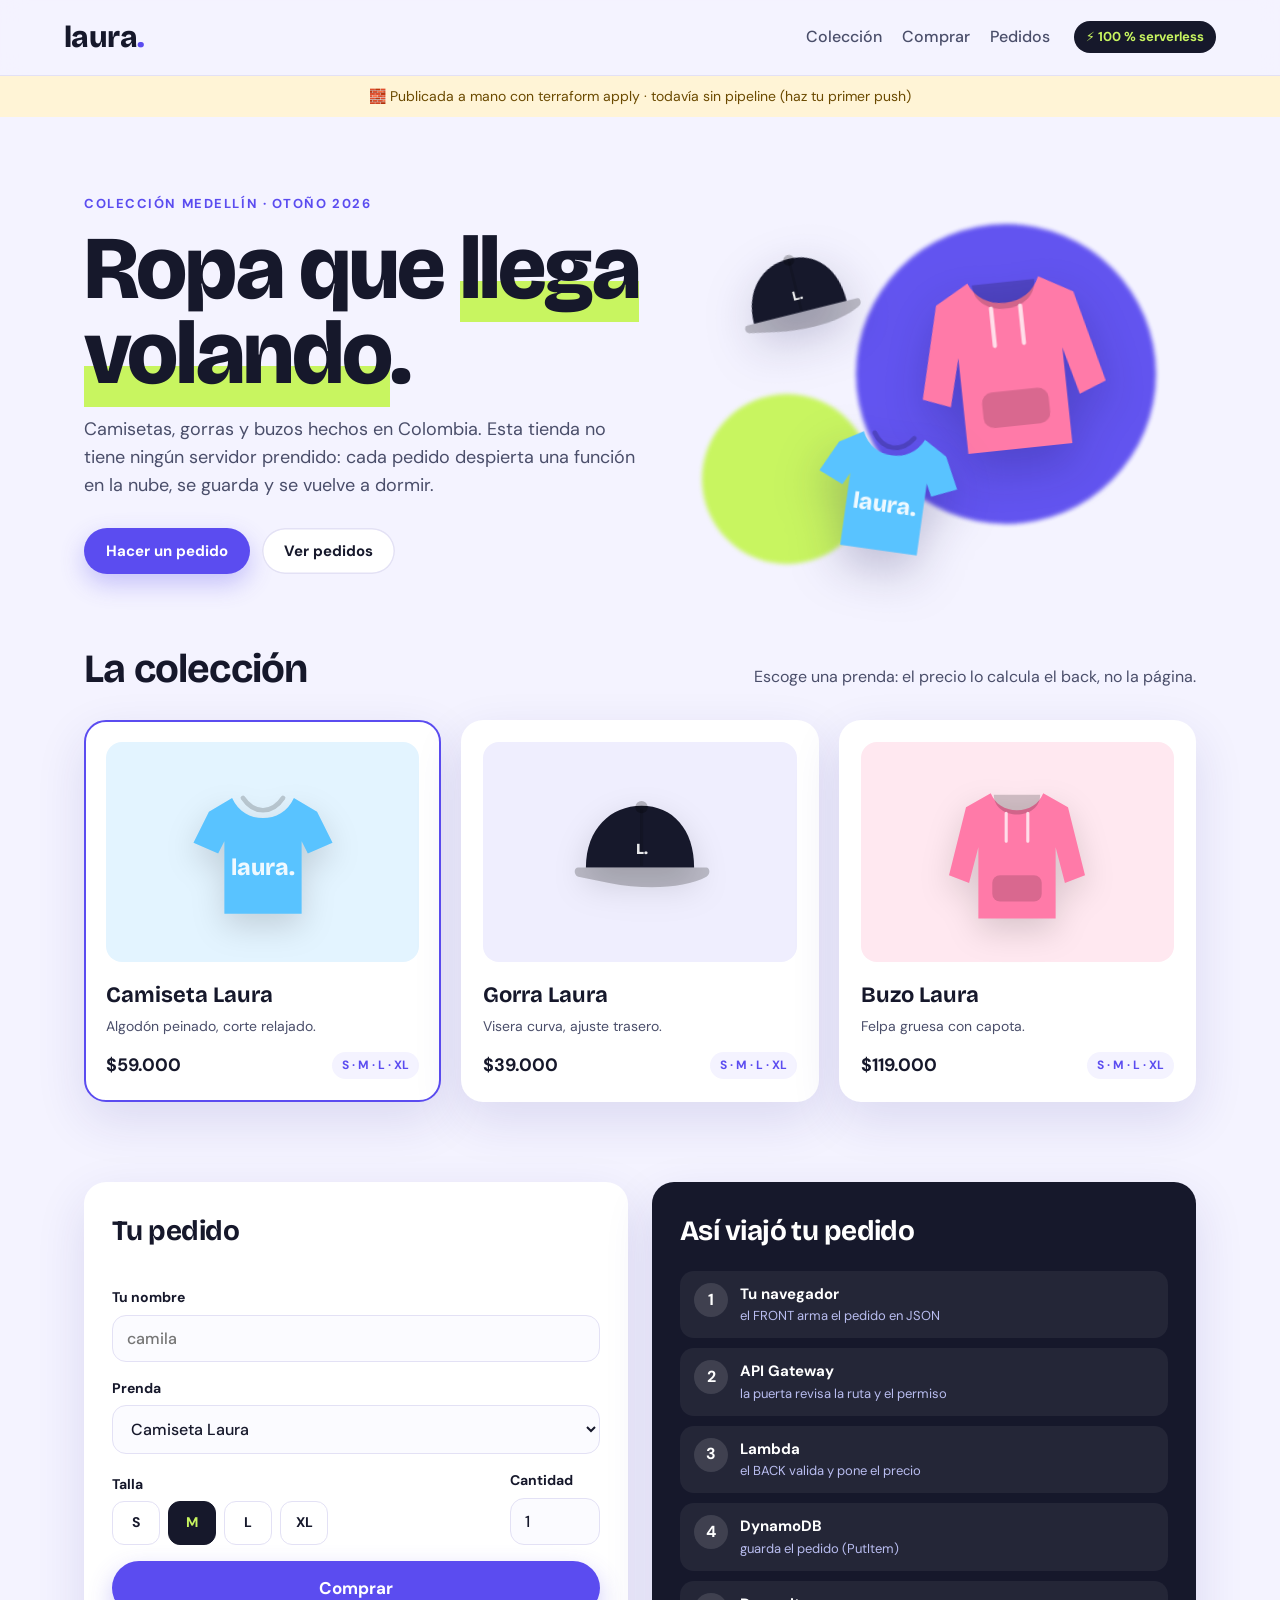
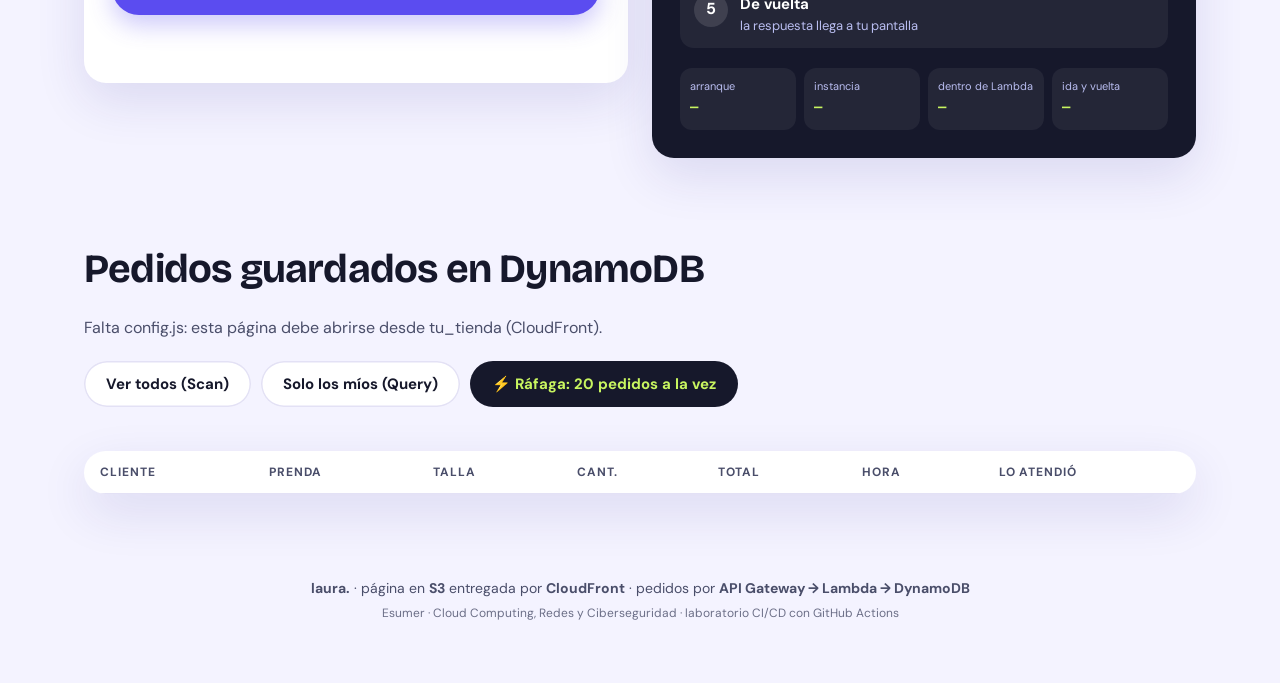
==== RED-02/tienda-laura-cicd/front/index.html @ 001f7111 "Repositorio corregido" ====
<!doctype html>
<html lang="es">
<head>
<meta charset="utf-8">
<meta name="viewport" content="width=device-width, initial-scale=1">
<title>Laura · ropa que llega volando</title>
<link rel="preconnect" href="https://fonts.googleapis.com">
<link rel="preconnect" href="https://fonts.gstatic.com" crossorigin>
<link rel="stylesheet" href="https://fonts.googleapis.com/css2?family=Bricolage+Grotesque:opsz,wght@12..96,500;12..96,700;12..96,800&family=DM+Sans:wght@400;500;700&family=JetBrains+Mono:wght@500&display=swap">
<link rel="stylesheet" href="estilos.css">
</head>
<body>
  <!-- ===================== FRONT: lo que ve Camila ===================== -->
  <header class="barra">
    <a class="logo" href="#">laura<span>.</span></a>
    <nav class="menu">
      <a href="#coleccion">Colección</a>
      <a href="#pedido">Comprar</a>
      <a href="#pedidos">Pedidos</a>
    </nav>
    <span class="sello">⚡ 100 % serverless</span>
  </header>
  <p class="franja" id="publicado" role="status">Cargando la versión…</p>

  <section class="portada">
    <div class="portada-texto">
      <p class="antetitulo">Colección Medellín · otoño 2026</p>
      <h1>Ropa que <em>llega volando</em>.</h1>
      <p class="bajada">Camisetas, gorras y buzos hechos en Colombia. Esta tienda no tiene ningún servidor prendido: cada pedido despierta una función en la nube, se guarda y se vuelve a dormir.</p>
      <div class="portada-botones">
        <a class="boton" href="#pedido">Hacer un pedido</a>
        <a class="boton boton-claro" href="#pedidos">Ver pedidos</a>
      </div>
    </div>
    <div class="portada-arte" aria-hidden="true">
      <div class="burbuja b1"></div><div class="burbuja b2"></div>
      <svg viewBox="0 0 220 220" class="arte-buzo"><use href="#ico-buzo"/></svg>
      <svg viewBox="0 0 220 220" class="arte-gorra"><use href="#ico-gorra"/></svg>
      <svg viewBox="0 0 220 220" class="arte-camiseta"><use href="#ico-camiseta"/></svg>
    </div>
  </section>

  <section id="coleccion" class="seccion">
    <div class="seccion-titulo">
      <h2>La colección</h2>
      <p>Escoge una prenda: el precio lo calcula el back, no la página.</p>
    </div>
    <div class="productos" id="productos"></div>
  </section>

  <section id="pedido" class="seccion dos-columnas">
    <form class="tarjeta formulario" id="formulario">
      <h2>Tu pedido</h2>
      <label>Tu nombre
        <input id="cliente" required maxlength="40" placeholder="camila" autocomplete="off">
      </label>
      <label>Prenda
        <select id="producto">
          <option value="camiseta">Camiseta Laura</option>
          <option value="gorra">Gorra Laura</option>
          <option value="buzo">Buzo Laura</option>
        </select>
      </label>
      <div class="fila">
        <fieldset class="tallas">
          <legend>Talla</legend>
          <label><input type="radio" name="talla" value="S">S</label>
          <label><input type="radio" name="talla" value="M" checked>M</label>
          <label><input type="radio" name="talla" value="L">L</label>
          <label><input type="radio" name="talla" value="XL">XL</label>
        </fieldset>
        <label class="cantidad">Cantidad
          <input id="cantidad" type="number" min="1" max="5" value="1">
        </label>
      </div>
      <button class="boton boton-grande" id="comprar" type="submit">Comprar</button>
      <p class="mensaje" id="mensaje" role="status"></p>
    </form>

    <aside class="tarjeta viaje">
      <h2>Así viajó tu pedido</h2>
      <ol class="pasos" id="pasos">
        <li data-paso="0"><b>Tu navegador</b><span>el FRONT arma el pedido en JSON</span></li>
        <li data-paso="1"><b>API Gateway</b><span>la puerta revisa la ruta y el permiso</span></li>
        <li data-paso="2"><b>Lambda</b><span>el BACK valida y pone el precio</span></li>
        <li data-paso="3"><b>DynamoDB</b><span>guarda el pedido (PutItem)</span></li>
        <li data-paso="4"><b>De vuelta</b><span>la respuesta llega a tu pantalla</span></li>
      </ol>
      <div class="medidor">
        <div><small>arranque</small><strong id="m-frio">—</strong></div>
        <div><small>instancia</small><strong id="m-inst">—</strong></div>
        <div><small>dentro de Lambda</small><strong id="m-ms">—</strong></div>
        <div><small>ida y vuelta</small><strong id="m-total">—</strong></div>
      </div>
    </aside>
  </section>

  <section id="pedidos" class="seccion">
    <div class="seccion-titulo">
      <h2>Pedidos guardados en DynamoDB</h2>
      <p id="estado-lista">Cargando…</p>
    </div>
    <div class="herramientas">
      <button class="boton boton-claro" id="ver-todos" type="button">Ver todos (Scan)</button>
      <button class="boton boton-claro" id="ver-mios" type="button">Solo los míos (Query)</button>
      <button class="boton boton-rafaga" id="rafaga" type="button">⚡ Ráfaga: 20 pedidos a la vez</button>
    </div>
    <p class="rafaga-resultado" id="rafaga-resultado" role="status"></p>
    <div class="tabla-caja">
      <table>
        <thead><tr><th>cliente</th><th>prenda</th><th>talla</th><th>cant.</th><th>total</th><th>hora</th><th>lo atendió</th></tr></thead>
        <tbody id="lista"></tbody>
      </table>
    </div>
  </section>

  <footer class="pie">
    <p><b>laura.</b> · página en <b>S3</b> entregada por <b>CloudFront</b> · pedidos por <b>API Gateway → Lambda → DynamoDB</b></p>
    <p class="pie-curso">Esumer · Cloud Computing, Redes y Ciberseguridad · laboratorio CI/CD con GitHub Actions</p>
  </footer>

  <!-- dibujos de las prendas -->
  <svg width="0" height="0" style="position:absolute" aria-hidden="true">
    <symbol id="ico-camiseta" viewBox="0 0 220 220"><path d="M70 40 L40 58 L20 98 L52 112 L60 96 L60 190 L160 190 L160 96 L168 112 L200 98 L180 58 L150 40 C142 58 126 66 110 66 C94 66 78 58 70 40 Z" fill="currentColor"/><path d="M84 40 C92 52 100 56 110 56 C120 56 128 52 136 40" fill="none" stroke="rgba(0,0,0,.18)" stroke-width="6" stroke-linecap="round"/><text x="110" y="140" text-anchor="middle" font-family="Bricolage Grotesque, sans-serif" font-weight="800" font-size="30" fill="rgba(255,255,255,.9)">laura.</text></symbol>
    <symbol id="ico-gorra" viewBox="0 0 220 220"><path d="M40 130 C40 80 72 50 112 50 C152 50 180 80 180 130 Z" fill="currentColor"/><path d="M30 130 L196 130 C200 130 202 138 196 142 C170 156 120 160 70 150 L30 142 C24 140 24 130 30 130 Z" fill="rgba(0,0,0,.22)"/><circle cx="112" cy="52" r="8" fill="rgba(0,0,0,.25)"/><path d="M112 54 L112 128" stroke="rgba(0,0,0,.14)" stroke-width="4"/><text x="112" y="112" text-anchor="middle" font-family="Bricolage Grotesque, sans-serif" font-weight="800" font-size="20" fill="rgba(255,255,255,.9)">L.</text></symbol>
    <symbol id="ico-buzo" viewBox="0 0 220 220"><path d="M76 34 L44 52 L22 140 L48 150 L60 104 L60 196 L160 196 L160 104 L172 150 L198 140 L176 52 L144 34 C138 48 126 56 110 56 C94 56 82 48 76 34 Z" fill="currentColor"/><path d="M80 36 C80 70 140 70 140 36" fill="rgba(0,0,0,.18)"/><path d="M96 60 L96 96 M124 60 L124 96" stroke="rgba(255,255,255,.75)" stroke-width="4" stroke-linecap="round"/><rect x="78" y="140" width="64" height="34" rx="10" fill="rgba(0,0,0,.15)"/></symbol>
  </svg>

  <!-- config.js lo crea Terraform con la dirección de TU API -->
  <script src="config.js"></script>
  <!-- version.js lo escribe GitHub Actions en cada push (commit, autor y fecha) -->
  <script src="version.js"></script>
  <script src="app.js"></script>
</body>
</html>
---- RED-02/tienda-laura-cicd/front/estilos.css ----
/* ===================== FRONT: el diseño (CSS) ===================== */
:root {
  --tinta: #16182b;
  --tinta-suave: #4a4e6a;
  --fondo: #f4f3ff;
  --papel: #ffffff;
  --linea: #e3e1f5;
  --indigo: #5b4cf0;
  --indigo-oscuro: #3b2fc4;
  --lima: #c8f560;
  --rosa: #ff7aa8;
  --cielo: #59c3ff;
  --ok: #17a466;
  --error: #e5484d;
  --radio: 22px;
  --sombra: 0 18px 50px rgba(40, 30, 140, .12);
}
* { box-sizing: border-box; }
html { scroll-behavior: smooth; }
body {
  margin: 0;
  font-family: "DM Sans", system-ui, sans-serif;
  color: var(--tinta);
  background: var(--fondo);
  line-height: 1.55;
}
h1, h2, .logo { font-family: "Bricolage Grotesque", "DM Sans", sans-serif; letter-spacing: -.02em; }
a { color: inherit; }

/* barra */
.barra {
  position: sticky; top: 0; z-index: 10;
  display: flex; align-items: center; gap: 24px;
  padding: 14px clamp(16px, 5vw, 64px);
  background: rgba(244, 243, 255, .85);
  backdrop-filter: blur(12px);
  border-bottom: 1px solid var(--linea);
}
.logo { font-size: 30px; font-weight: 800; text-decoration: none; }
.logo span { color: var(--indigo); }
.menu { display: flex; gap: 20px; margin-left: auto; }
.menu a { text-decoration: none; font-weight: 500; color: var(--tinta-suave); }
.menu a:hover { color: var(--indigo); }
.sello { font-size: 13px; font-weight: 700; background: var(--tinta); color: var(--lima); padding: 6px 12px; border-radius: 999px; white-space: nowrap; }

/* franja: qué versión estás viendo */
.franja { margin: 0; padding: 10px clamp(16px, 5vw, 64px); background: var(--tinta); color: #fff; font-size: 14px; text-align: center; }
.franja b { color: var(--lima); font-family: "JetBrains Mono", monospace; }
.franja.manual { background: #fff4d6; color: #6b4a00; }

/* portada */
.portada {
  display: grid; grid-template-columns: 1.1fr 1fr; gap: 32px; align-items: center;
  padding: clamp(32px, 6vw, 80px) clamp(16px, 5vw, 64px) 24px;
  max-width: 1240px; margin: 0 auto;
}
.antetitulo { font-weight: 700; color: var(--indigo); text-transform: uppercase; letter-spacing: .12em; font-size: 13px; margin: 0 0 12px; }
.portada h1 { font-size: clamp(44px, 7vw, 92px); line-height: .95; margin: 0 0 20px; font-weight: 800; }
.portada h1 em { font-style: normal; background: linear-gradient(transparent 62%, var(--lima) 62%); }
.bajada { font-size: 18px; color: var(--tinta-suave); max-width: 52ch; margin: 0 0 28px; }
.portada-botones { display: flex; gap: 12px; flex-wrap: wrap; }
.portada-arte { position: relative; height: 380px; }
.burbuja { position: absolute; border-radius: 50%; filter: blur(2px); }
.b1 { width: 300px; height: 300px; background: var(--indigo); right: 40px; top: 30px; opacity: .95; }
.b2 { width: 170px; height: 170px; background: var(--lima); left: 20px; bottom: 10px; }
.portada-arte svg { position: absolute; filter: drop-shadow(0 18px 24px rgba(20, 16, 80, .25)); }
.arte-buzo { width: 230px; color: var(--rosa); right: 70px; top: 50px; transform: rotate(-6deg); animation: flotar 6s ease-in-out infinite; }
.arte-gorra { width: 150px; color: var(--tinta); left: 40px; top: 30px; transform: rotate(-14deg); animation: flotar 7s ease-in-out infinite reverse; }
.arte-camiseta { width: 170px; color: var(--cielo); left: 120px; bottom: 0; transform: rotate(8deg); animation: flotar 8s ease-in-out infinite; }
@keyframes flotar { 50% { translate: 0 -12px; } }

/* botones */
.boton {
  display: inline-flex; align-items: center; justify-content: center; gap: 8px;
  font: 700 15px "DM Sans", sans-serif; text-decoration: none; cursor: pointer;
  border: 0; border-radius: 999px; padding: 13px 22px;
  background: var(--indigo); color: #fff;
  transition: transform .15s, background .15s, box-shadow .15s;
  box-shadow: 0 10px 24px rgba(91, 76, 240, .3);
}
.boton:hover { background: var(--indigo-oscuro); transform: translateY(-2px); }
.boton:focus-visible, input:focus-visible, select:focus-visible { outline: 3px solid var(--lima); outline-offset: 2px; }
.boton-claro { background: var(--papel); color: var(--tinta); box-shadow: inset 0 0 0 1.5px var(--linea); }
.boton-claro:hover { background: #fff; box-shadow: inset 0 0 0 1.5px var(--indigo); }
.boton-grande { width: 100%; padding: 16px; font-size: 17px; }
.boton-rafaga { background: var(--tinta); color: var(--lima); box-shadow: none; }
.boton-rafaga:hover { background: #000; }
.boton[disabled] { opacity: .6; cursor: wait; transform: none; }

/* secciones */
.seccion { max-width: 1240px; margin: 0 auto; padding: 40px clamp(16px, 5vw, 64px); }
.seccion-titulo { display: flex; align-items: baseline; justify-content: space-between; gap: 16px; flex-wrap: wrap; margin-bottom: 20px; }
.seccion-titulo h2 { font-size: clamp(28px, 3.5vw, 40px); margin: 0; }
.seccion-titulo p { margin: 0; color: var(--tinta-suave); }

/* productos */
.productos { display: grid; grid-template-columns: repeat(3, 1fr); gap: 20px; }
.producto {
  background: var(--papel); border-radius: var(--radio); padding: 20px;
  box-shadow: var(--sombra); border: 2px solid transparent;
  cursor: pointer; transition: transform .2s, border-color .2s;
  text-align: left; font: inherit; color: inherit;
}
.producto:hover { transform: translateY(-4px); }
.producto.elegido { border-color: var(--indigo); }
.producto-foto { border-radius: 16px; height: 220px; display: grid; place-items: center; margin-bottom: 16px; }
.producto-foto svg { width: 170px; filter: drop-shadow(0 12px 16px rgba(0, 0, 0, .15)); }
.producto h3 { font-family: "Bricolage Grotesque", sans-serif; font-size: 22px; margin: 0 0 4px; }
.producto p { margin: 0; color: var(--tinta-suave); font-size: 14px; }
.precio { display: flex; justify-content: space-between; align-items: center; margin-top: 14px; font-weight: 700; font-size: 18px; }
.precio span { font-size: 12px; font-weight: 700; background: var(--fondo); color: var(--indigo); padding: 4px 10px; border-radius: 999px; }

/* tarjetas y formulario */
.dos-columnas { display: grid; grid-template-columns: 1fr 1fr; gap: 24px; align-items: start; }
.tarjeta { background: var(--papel); border-radius: var(--radio); padding: 28px; box-shadow: var(--sombra); }
.tarjeta h2 { margin: 0 0 18px; font-size: 28px; }
.formulario { display: grid; gap: 16px; }
.formulario label { display: grid; gap: 6px; font-weight: 700; font-size: 14px; }
input, select {
  font: 500 16px "DM Sans", sans-serif; color: var(--tinta);
  border: 1.5px solid var(--linea); border-radius: 14px; padding: 12px 14px; background: #fbfbff;
}
.fila { display: grid; grid-template-columns: 1fr auto; gap: 16px; align-items: end; }
.tallas { border: 0; padding: 0; margin: 0; display: flex; gap: 8px; flex-wrap: wrap; }
.tallas legend { font-weight: 700; font-size: 14px; margin-bottom: 6px; padding: 0; }
.tallas label { display: block; }
.tallas input { position: absolute; opacity: 0; pointer-events: none; }
.tallas label { min-width: 48px; text-align: center; padding: 10px 12px; border-radius: 12px; border: 1.5px solid var(--linea); cursor: pointer; font-weight: 700; }
.tallas label:has(input:checked) { background: var(--tinta); color: var(--lima); border-color: var(--tinta); }
.cantidad input { width: 90px; }
.mensaje { margin: 0; min-height: 24px; font-weight: 700; }
.mensaje.ok { color: var(--ok); }
.mensaje.error { color: var(--error); }

/* el viaje del pedido */
.viaje { background: var(--tinta); color: #fff; }
.pasos { list-style: none; margin: 0 0 20px; padding: 0; display: grid; gap: 10px; counter-reset: paso; }
.pasos li {
  counter-increment: paso; display: grid; grid-template-columns: 34px 1fr; column-gap: 12px;
  padding: 12px 14px; border-radius: 14px; background: rgba(255, 255, 255, .06);
  transition: background .25s, transform .25s;
}
.pasos li::before { content: counter(paso); grid-row: span 2; width: 34px; height: 34px; border-radius: 50%; display: grid; place-items: center; background: rgba(255, 255, 255, .12); font-weight: 700; }
.pasos li b { font-size: 15px; }
.pasos li span { font-size: 13px; color: #b9bdf0; }
.pasos li.activo { background: var(--indigo); transform: translateX(6px); }
.pasos li.activo::before { background: var(--lima); color: var(--tinta); }
.pasos li.hecho::before { content: "✓"; background: var(--ok); }
.medidor { display: grid; grid-template-columns: repeat(4, 1fr); gap: 8px; }
.medidor div { background: rgba(255, 255, 255, .06); border-radius: 12px; padding: 10px; }
.medidor small { display: block; color: #b9bdf0; font-size: 11px; }
.medidor strong { font-family: "JetBrains Mono", monospace; font-size: 14px; color: var(--lima); }

/* pedidos */
.herramientas { display: flex; gap: 10px; flex-wrap: wrap; margin-bottom: 12px; }
.rafaga-resultado { margin: 0 0 12px; font-family: "JetBrains Mono", monospace; font-size: 13px; white-space: pre-wrap; color: var(--indigo-oscuro); min-height: 20px; }
.tabla-caja { background: var(--papel); border-radius: var(--radio); box-shadow: var(--sombra); overflow-x: auto; }
table { width: 100%; border-collapse: collapse; min-width: 640px; }
th, td { text-align: left; padding: 12px 16px; border-bottom: 1px solid var(--linea); font-size: 14px; }
th { font-size: 12px; text-transform: uppercase; letter-spacing: .08em; color: var(--tinta-suave); }
tbody tr:last-child td { border-bottom: 0; }
tbody tr.nuevo { animation: brillo 1.6s ease-out; }
@keyframes brillo { from { background: #ecfbf3; } to { background: transparent; } }
.chip { font-family: "JetBrains Mono", monospace; font-size: 12px; background: var(--fondo); color: var(--indigo); padding: 3px 8px; border-radius: 8px; }

/* pie */
.pie { text-align: center; padding: 40px 16px 56px; color: var(--tinta-suave); font-size: 14px; }
.pie p { margin: 4px 0; }
.pie-curso { font-size: 12px; opacity: .8; }

/* celular */
@media (max-width: 860px) {
  .portada, .dos-columnas { grid-template-columns: 1fr; }
  .portada-arte { height: 280px; }
  .productos { grid-template-columns: 1fr; }
  .menu { display: none; }
  .sello { margin-left: auto; }
  .medidor { grid-template-columns: repeat(2, 1fr); }
}
@media (prefers-reduced-motion: reduce) {
  * { animation: none !important; transition: none !important; scroll-behavior: auto !important; }
}
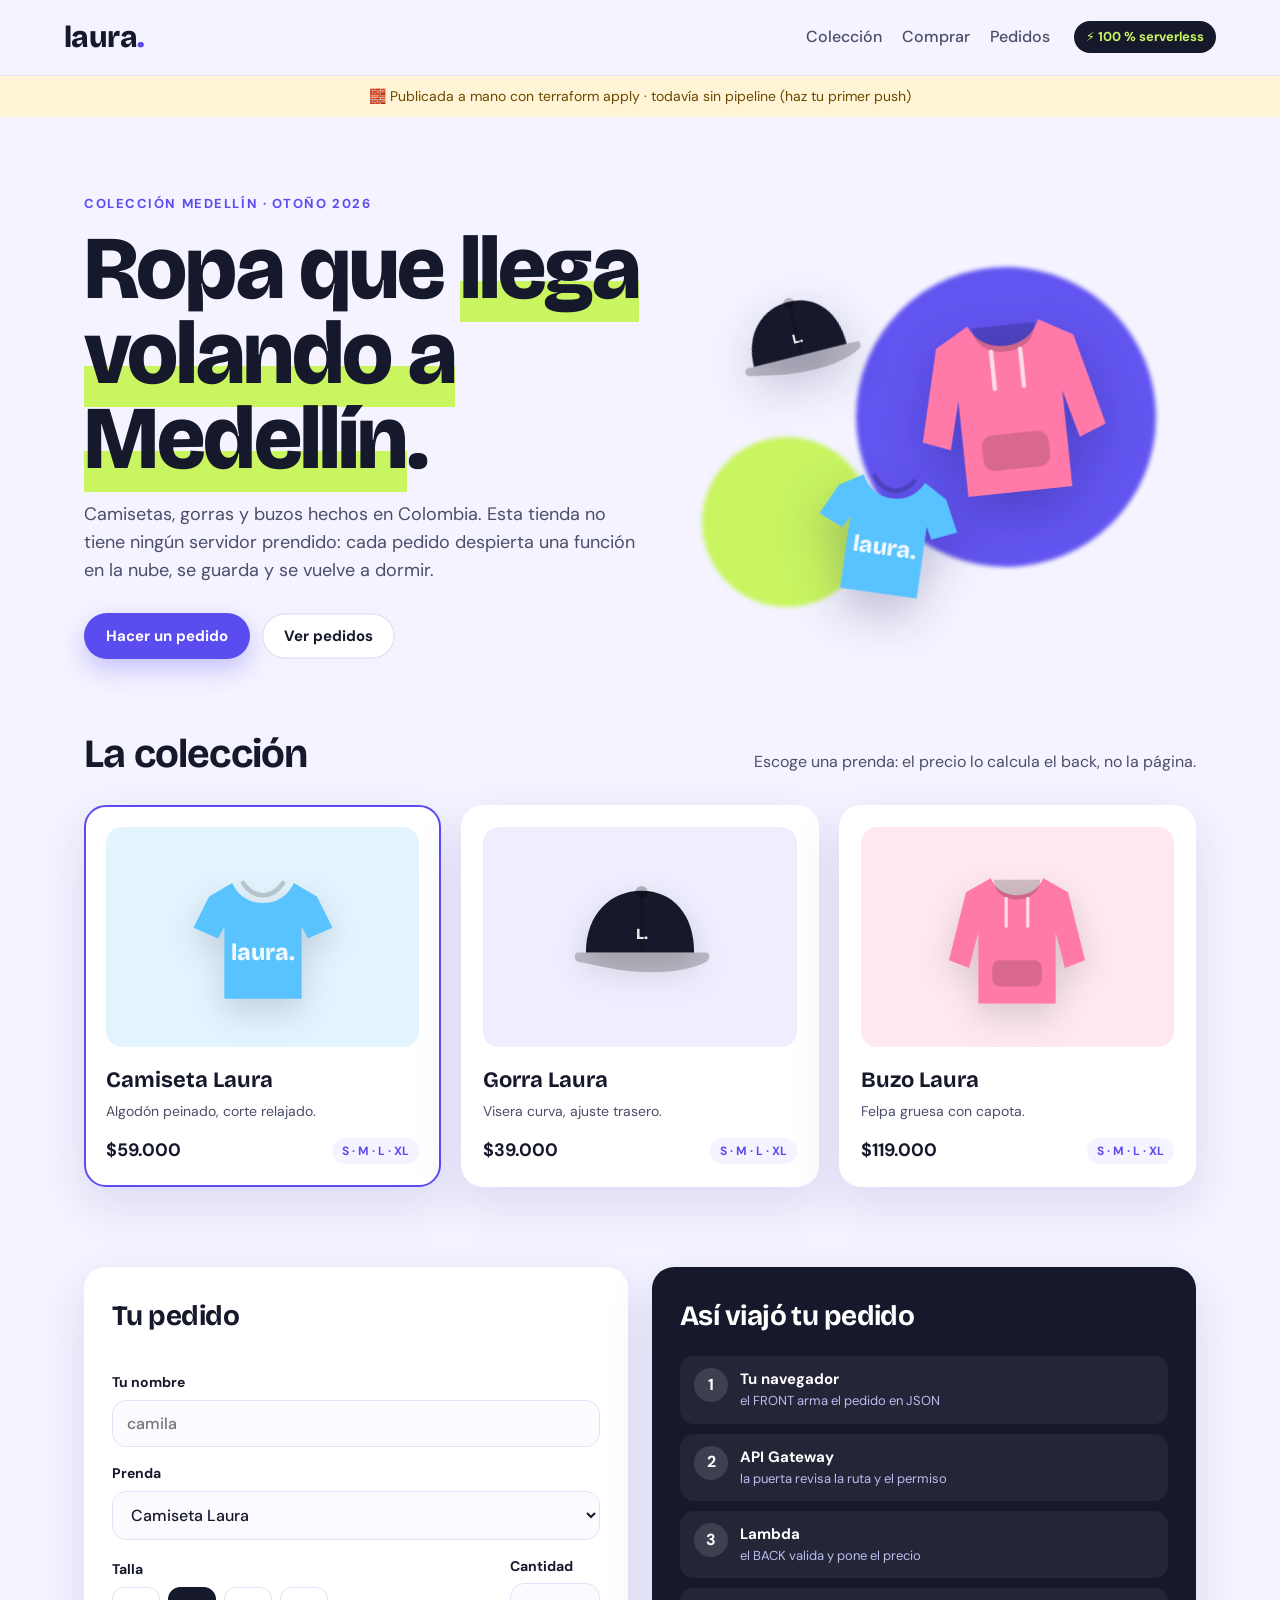
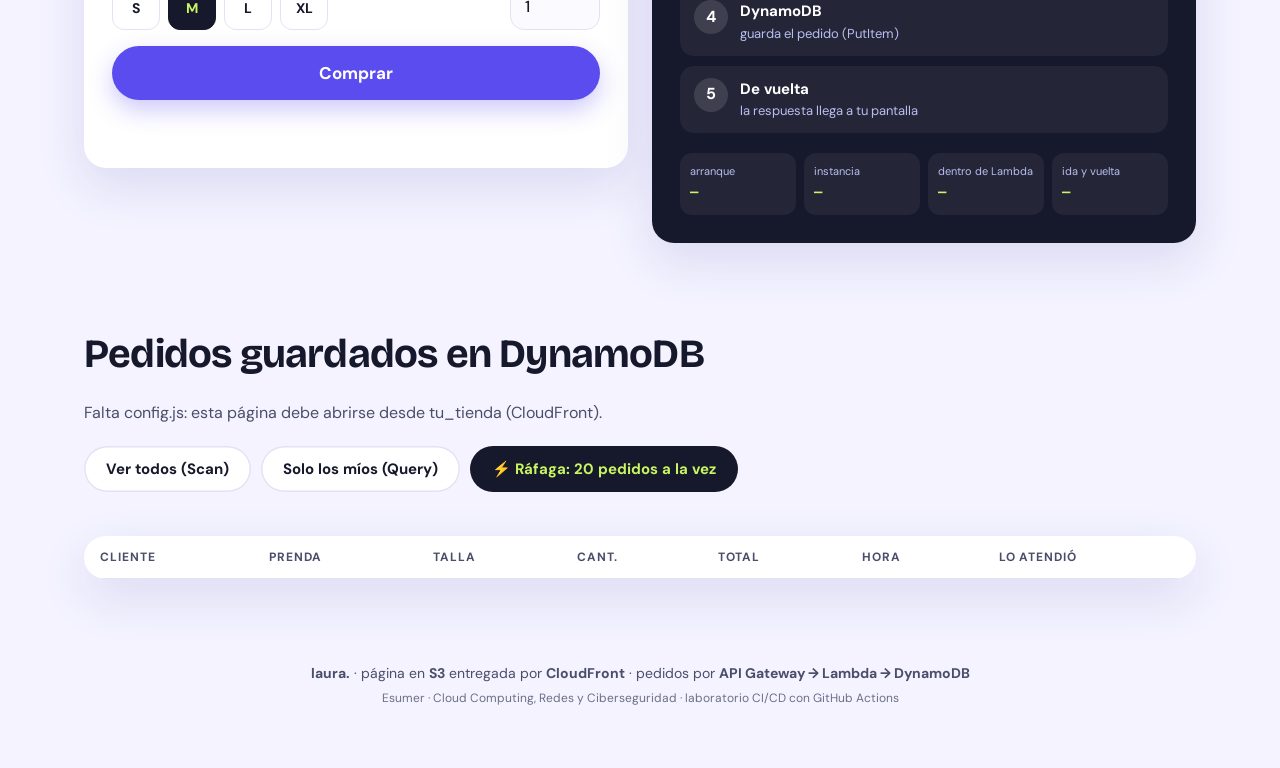
==== commit c123b8e8: "Cambio de titulo" ====
--- a/RED-02/tienda-laura-cicd/front/index.html
+++ b/RED-02/tienda-laura-cicd/front/index.html
@@ -25,7 +25,7 @@
   <section class="portada">
     <div class="portada-texto">
       <p class="antetitulo">Colección Medellín · otoño 2026</p>
-      <h1>Ropa que <em>llega volando</em>.</h1>
+      <h1>Ropa que <em>llega volando a Medellín</em>.</h1>
       <p class="bajada">Camisetas, gorras y buzos hechos en Colombia. Esta tienda no tiene ningún servidor prendido: cada pedido despierta una función en la nube, se guarda y se vuelve a dormir.</p>
       <div class="portada-botones">
         <a class="boton" href="#pedido">Hacer un pedido</a>
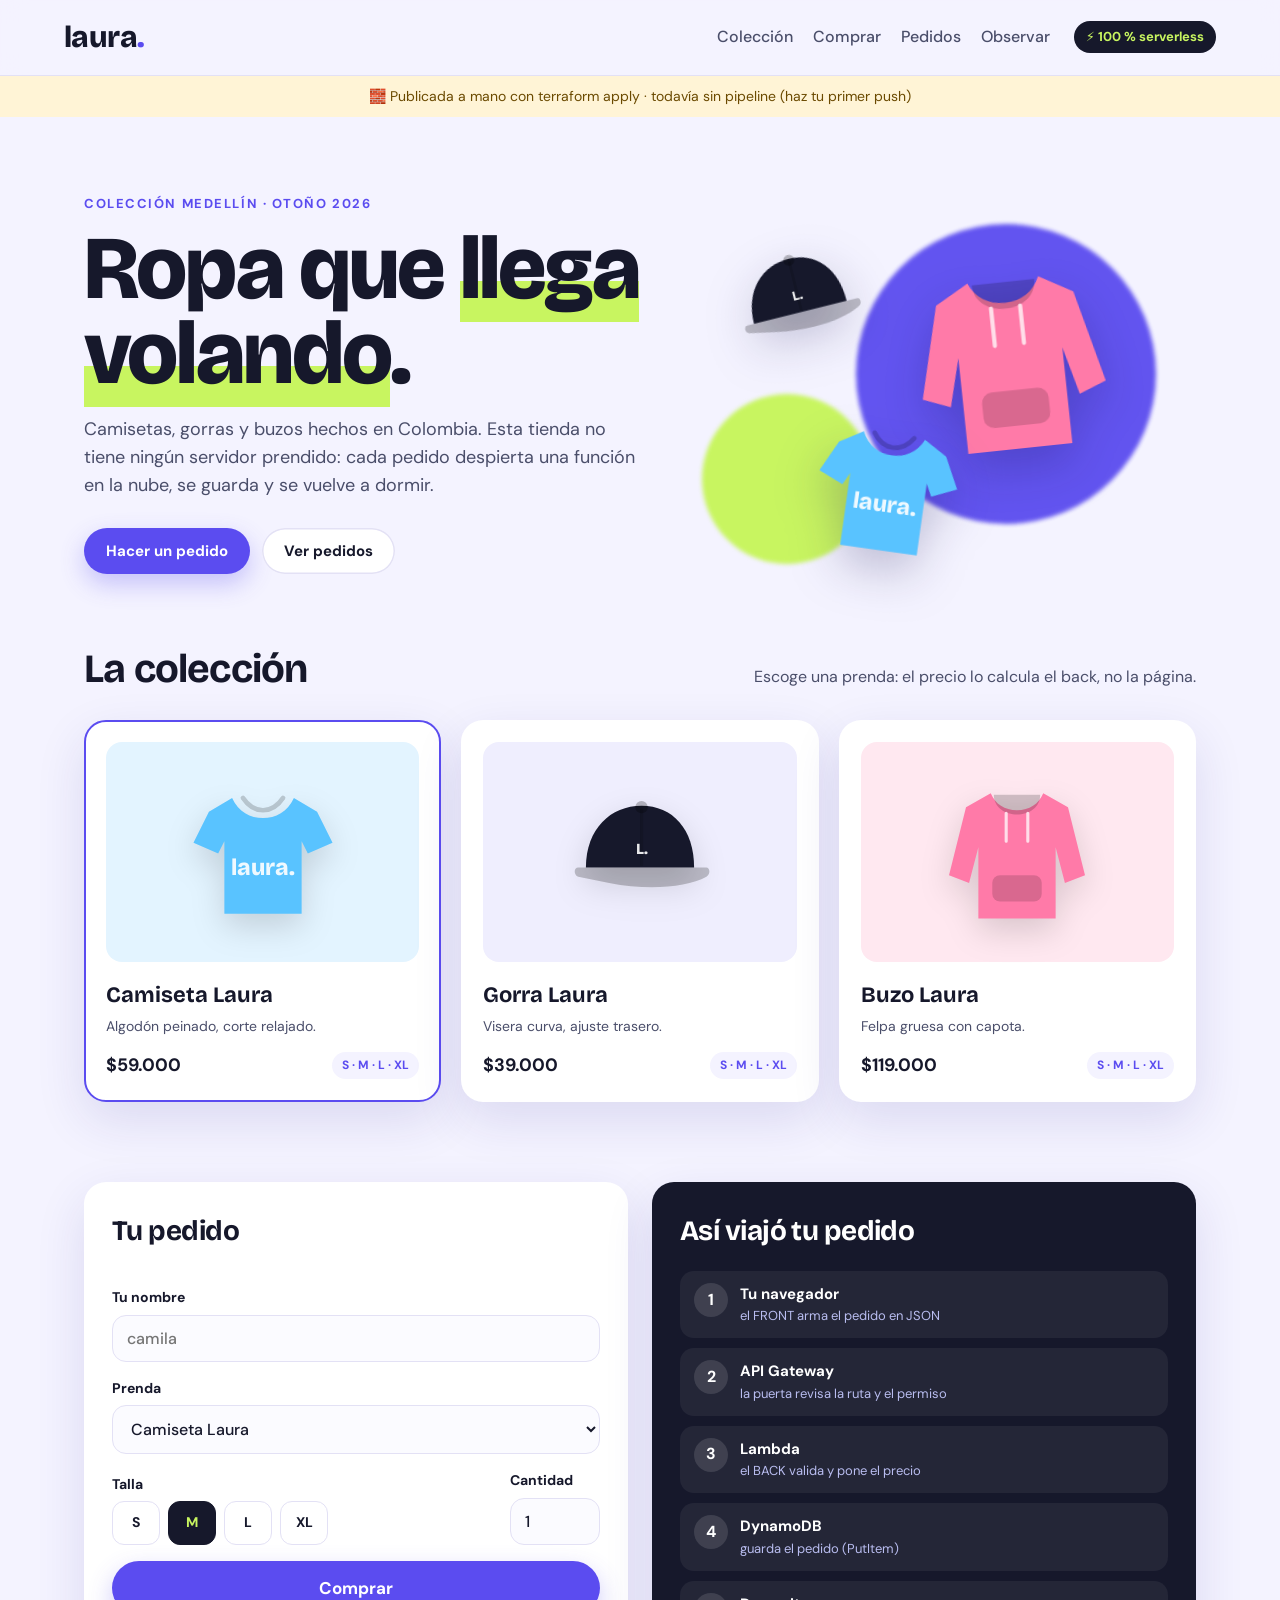
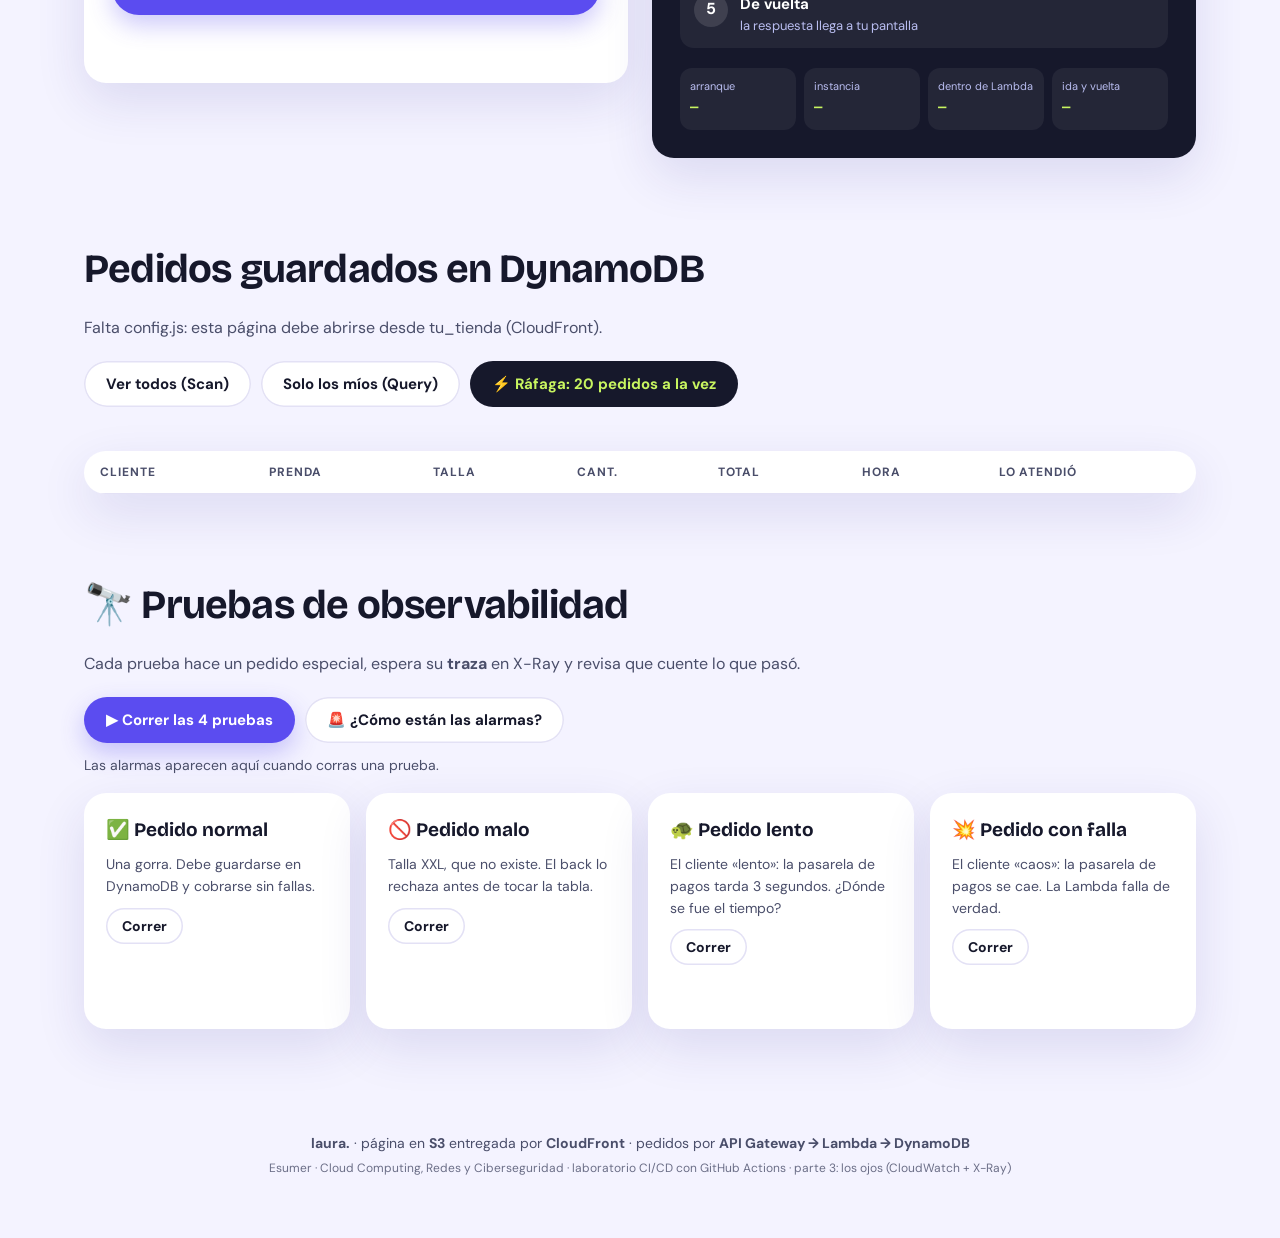
==== commit 8fc8134d: "Observabilidad1" ====
--- a/RED-02/tienda-laura-cicd/front/index.html
+++ b/RED-02/tienda-laura-cicd/front/index.html
@@ -17,6 +17,7 @@
       <a href="#coleccion">Colección</a>
       <a href="#pedido">Comprar</a>
       <a href="#pedidos">Pedidos</a>
+      <a href="#observar">Observar</a>
     </nav>
     <span class="sello">⚡ 100 % serverless</span>
   </header>
@@ -25,7 +26,7 @@
   <section class="portada">
     <div class="portada-texto">
       <p class="antetitulo">Colección Medellín · otoño 2026</p>
-      <h1>Ropa que <em>llega volando a Medellín</em>.</h1>
+      <h1>Ropa que <em>llega volando</em>.</h1>
       <p class="bajada">Camisetas, gorras y buzos hechos en Colombia. Esta tienda no tiene ningún servidor prendido: cada pedido despierta una función en la nube, se guarda y se vuelve a dormir.</p>
       <div class="portada-botones">
         <a class="boton" href="#pedido">Hacer un pedido</a>
@@ -114,9 +115,32 @@
     </div>
   </section>
 
+  <!-- ===================== PARTE 3: los ojos de la tienda ===================== -->
+  <section id="observar" class="seccion">
+    <div class="seccion-titulo">
+      <h2>🔭 Pruebas de observabilidad</h2>
+      <p>Cada prueba hace un pedido especial, espera su <b>traza</b> en X-Ray y revisa que cuente lo que pasó.</p>
+    </div>
+    <div class="herramientas">
+      <button class="boton" id="correr-todas" type="button">▶ Correr las 4 pruebas</button>
+      <button class="boton boton-claro" id="ver-alarmas" type="button">🚨 ¿Cómo están las alarmas?</button>
+    </div>
+    <p class="alarmas" id="alarmas" role="status">Las alarmas aparecen aquí cuando corras una prueba.</p>
+    <div class="pruebas" id="pruebas"></div>
+    <div class="tarjeta traza" id="traza" hidden>
+      <div class="traza-titulo">
+        <h2 id="traza-nombre">La traza</h2>
+        <a class="boton boton-claro" id="traza-consola" target="_blank" rel="noopener">Abrir en la consola de AWS ↗</a>
+      </div>
+      <p class="traza-id" id="traza-id"></p>
+      <div class="cascada" id="cascada"></div>
+      <p class="traza-pista">En <b>Logs Insights</b>, esta misma traza está en los logs: <code id="traza-consulta"></code></p>
+    </div>
+  </section>
+
   <footer class="pie">
     <p><b>laura.</b> · página en <b>S3</b> entregada por <b>CloudFront</b> · pedidos por <b>API Gateway → Lambda → DynamoDB</b></p>
-    <p class="pie-curso">Esumer · Cloud Computing, Redes y Ciberseguridad · laboratorio CI/CD con GitHub Actions</p>
+    <p class="pie-curso">Esumer · Cloud Computing, Redes y Ciberseguridad · laboratorio CI/CD con GitHub Actions · parte 3: los ojos (CloudWatch + X-Ray)</p>
   </footer>
 
   <!-- dibujos de las prendas -->
--- a/RED-02/tienda-laura-cicd/front/estilos.css
+++ b/RED-02/tienda-laura-cicd/front/estilos.css
@@ -88,7 +88,7 @@
 .boton[disabled] { opacity: .6; cursor: wait; transform: none; }
 
 /* secciones */
-.seccion { max-width: 1240px; margin: 0 auto; padding: 40px clamp(16px, 5vw, 64px); }
+.seccion { max-width: 1240px; margin: 0 auto; padding: 40px clamp(16px, 5vw, 64px); scroll-margin-top: 64px; }
 .seccion-titulo { display: flex; align-items: baseline; justify-content: space-between; gap: 16px; flex-wrap: wrap; margin-bottom: 20px; }
 .seccion-titulo h2 { font-size: clamp(28px, 3.5vw, 40px); margin: 0; }
 .seccion-titulo p { margin: 0; color: var(--tinta-suave); }
@@ -163,16 +163,57 @@
 @keyframes brillo { from { background: #ecfbf3; } to { background: transparent; } }
 .chip { font-family: "JetBrains Mono", monospace; font-size: 12px; background: var(--fondo); color: var(--indigo); padding: 3px 8px; border-radius: 8px; }
 
+/* parte 3 · pruebas de observabilidad */
+.alarmas { margin: 0 0 16px; display: flex; gap: 8px; flex-wrap: wrap; align-items: center; color: var(--tinta-suave); font-size: 14px; }
+.alarma { font-family: "JetBrains Mono", monospace; font-size: 12px; padding: 5px 10px; border-radius: 999px; background: var(--papel); box-shadow: inset 0 0 0 1.5px var(--linea); }
+.alarma.OK { color: var(--ok); }
+.alarma.ALARM { background: var(--error); color: #fff; box-shadow: none; }
+.alarma.INSUFFICIENT_DATA { color: var(--tinta-suave); }
+.pruebas { display: grid; grid-template-columns: repeat(4, 1fr); gap: 16px; margin-bottom: 20px; }
+.prueba { display: grid; gap: 10px; align-content: start; background: var(--papel); border-radius: var(--radio); padding: 20px; box-shadow: var(--sombra); border: 2px solid transparent; }
+.prueba.elegida { border-color: var(--indigo); }
+.prueba h3 { font-family: "Bricolage Grotesque", sans-serif; font-size: 19px; margin: 0; }
+.prueba > p { margin: 0; font-size: 14px; color: var(--tinta-suave); }
+.prueba .estado { font-weight: 700; font-size: 14px; min-height: 22px; }
+.prueba.paso .estado { color: var(--ok); }
+.prueba.fallo .estado { color: var(--error); }
+.revision { list-style: none; margin: 0; padding: 0; display: grid; gap: 4px; font-size: 13px; }
+.revision li::before { content: "·"; display: inline-block; width: 18px; color: var(--tinta-suave); }
+.revision li.si::before { content: "✓"; color: var(--ok); font-weight: 700; }
+.revision li.no { color: var(--error); }
+.revision li.no::before { content: "✗"; font-weight: 700; }
+.prueba .boton { padding: 9px 16px; font-size: 14px; justify-self: start; }
+.traza-titulo { display: flex; justify-content: space-between; align-items: center; gap: 12px; flex-wrap: wrap; }
+.traza-titulo h2 { margin: 0; }
+.traza-titulo .boton { padding: 9px 16px; font-size: 14px; }
+.traza-id { font-family: "JetBrains Mono", monospace; font-size: 13px; color: var(--tinta-suave); margin: 6px 0 18px; overflow-wrap: anywhere; }
+.cascada { display: grid; gap: 6px; overflow-x: auto; }
+.tramo { display: grid; grid-template-columns: minmax(150px, 230px) 1fr 70px; gap: 12px; align-items: center; font-size: 13px; min-width: 520px; }
+.tramo-nombre { white-space: nowrap; overflow: hidden; text-overflow: ellipsis; }
+.tramo-carril { position: relative; height: 18px; background: var(--fondo); border-radius: 6px; }
+.tramo-barra { position: absolute; top: 0; bottom: 0; min-width: 3px; border-radius: 6px; background: #b9bdf0; }
+.tramo.servicio .tramo-barra { background: var(--tinta); }
+.tramo.dynamo .tramo-barra { background: var(--cielo); }
+.tramo.cobrar .tramo-barra { background: var(--rosa); }
+.tramo.falla .tramo-barra { background: var(--error); }
+.tramo.falla .tramo-nombre { color: var(--error); font-weight: 700; }
+.tramo-ms { font-family: "JetBrains Mono", monospace; text-align: right; }
+.traza-pista { margin: 18px 0 0; font-size: 13px; color: var(--tinta-suave); }
+.traza-pista code { font-family: "JetBrains Mono", monospace; background: var(--fondo); padding: 2px 6px; border-radius: 6px; overflow-wrap: anywhere; }
+
 /* pie */
 .pie { text-align: center; padding: 40px 16px 56px; color: var(--tinta-suave); font-size: 14px; }
 .pie p { margin: 4px 0; }
 .pie-curso { font-size: 12px; opacity: .8; }
+
+@media (max-width: 1100px) and (min-width: 861px) { .pruebas { grid-template-columns: repeat(2, 1fr); } }
 
 /* celular */
 @media (max-width: 860px) {
   .portada, .dos-columnas { grid-template-columns: 1fr; }
   .portada-arte { height: 280px; }
   .productos { grid-template-columns: 1fr; }
+  .pruebas { grid-template-columns: 1fr; }
   .menu { display: none; }
   .sello { margin-left: auto; }
   .medidor { grid-template-columns: repeat(2, 1fr); }
